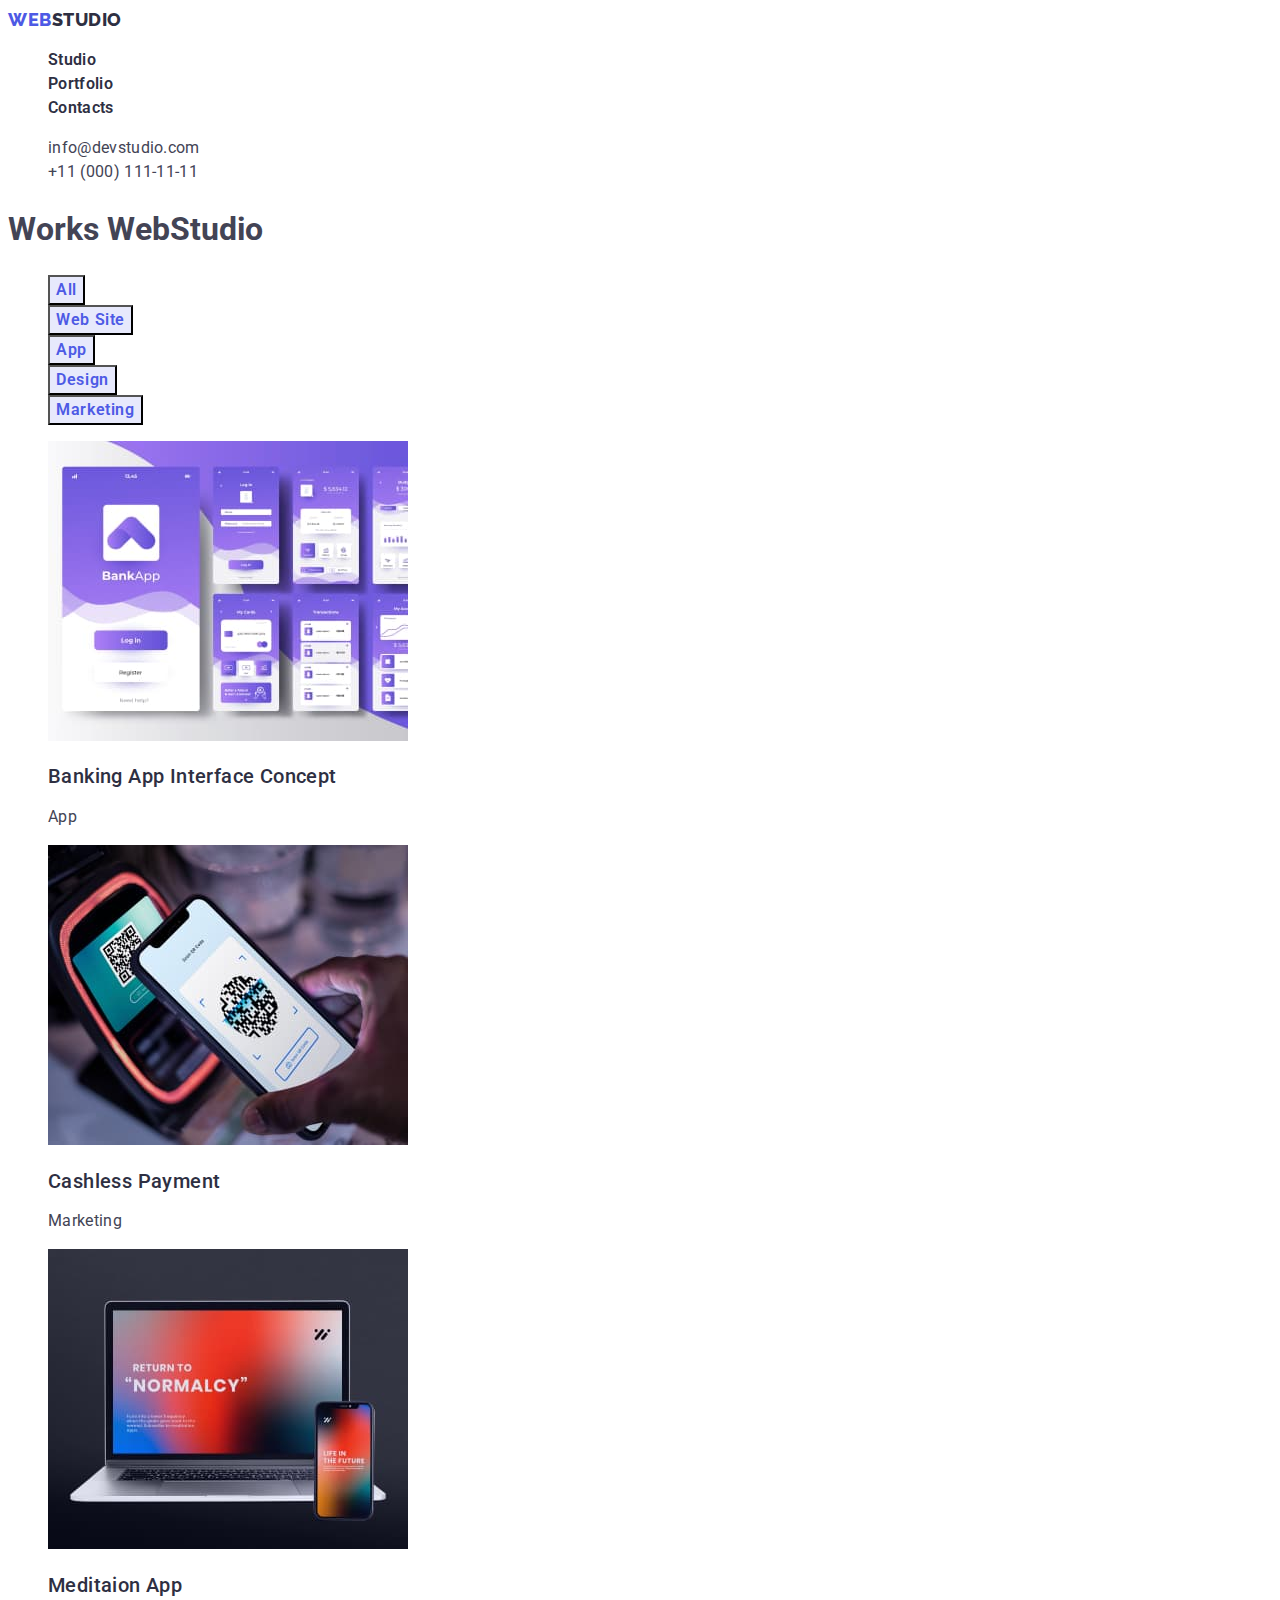
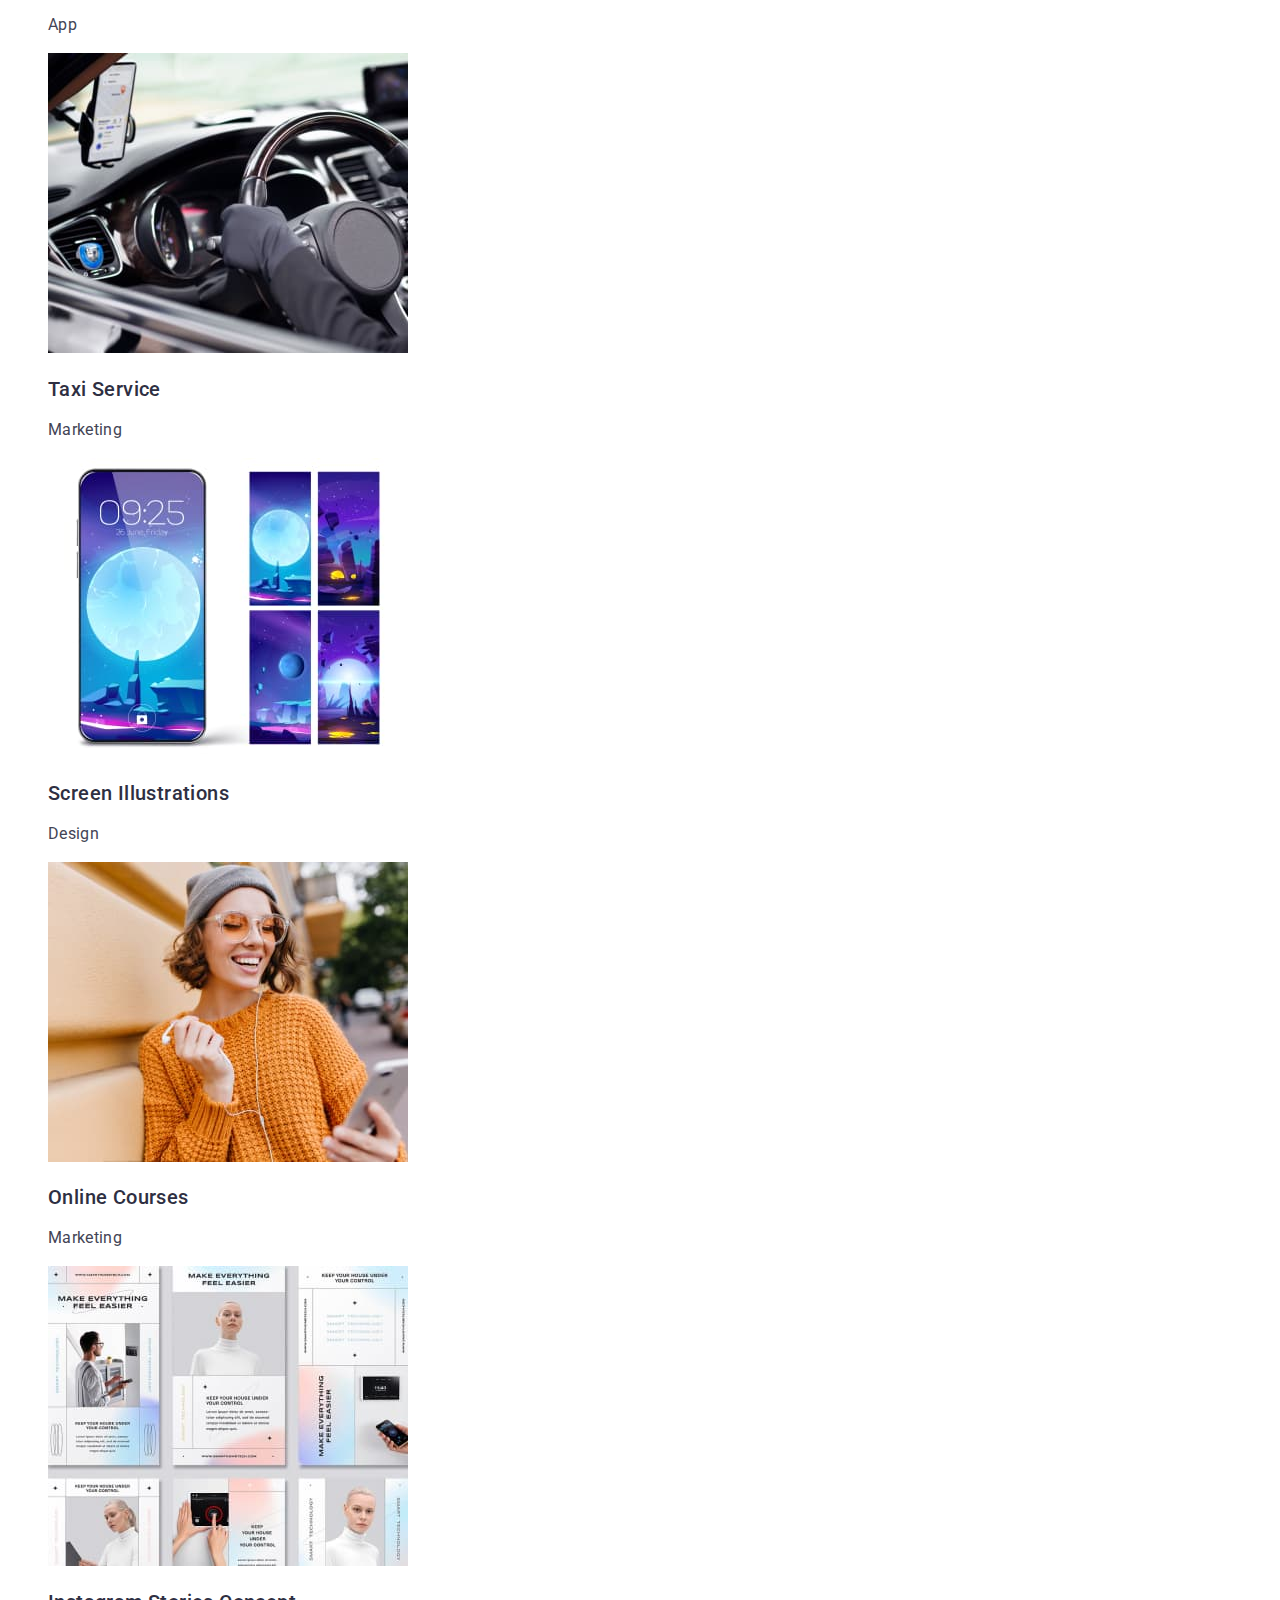
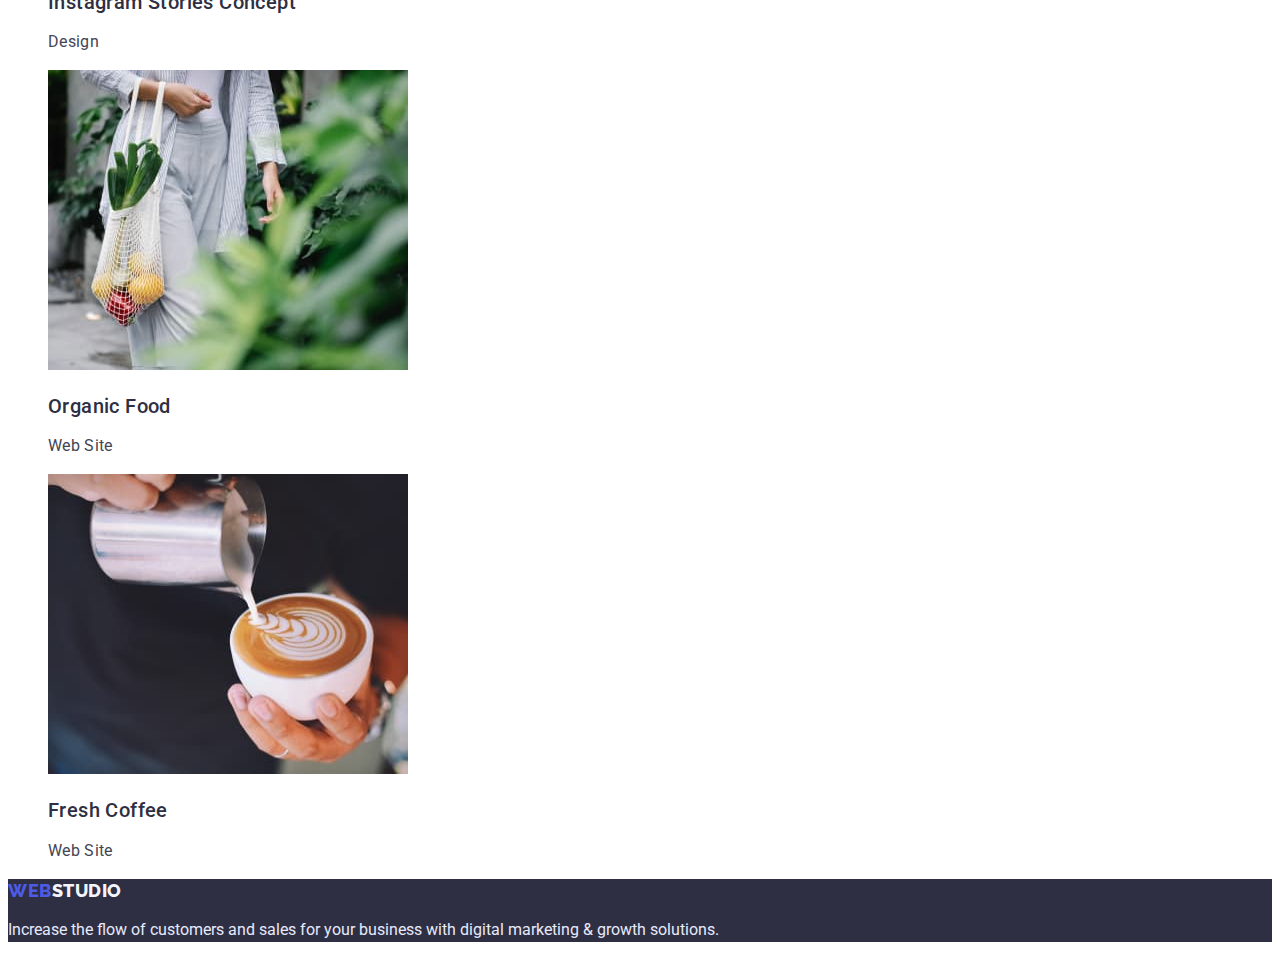
==== portfolio.html @ e2329dae "Add file hw2" ====
<!DOCTYPE html>
<html lang="en">
  <head>
    <meta charset="UTF-8" />
    <meta http-equiv="X-UA-Compatible" content="IE=edge" />
    <meta name="viewport" content="width=device-width, initial-scale=1.0" />
    <title>Document</title>
    <link rel="preconnect" href="https://fonts.googleapis.com" />
    <link rel="preconnect" href="https://fonts.gstatic.com" crossorigin />
    <link
      href="https://fonts.googleapis.com/css2?family=Raleway:wght@800&family=Roboto:wght@400;500;700;900&display=swap"
      rel="stylesheet"
    />
    <link rel="stylesheet" href="./css/styles.css" />
  </head>
  <body>
    <!--Header-->
    <header>
      <nav>
        <a href="./index.html" class="logo link">Web <span class="logo-header">Studio</span></a>

        <ul class="list">
          <li>
            <a href="./index.html" class="link title primary-acent">Studio</a>
          </li>
          <li>
            <a href="./portfolio.html" class="link title primary-acent">Portfolio</a>
          </li>
          <li>
            <a href="" class="link title primary-acent">Contacts</a>
          </li>
        </ul>
      </nav>

      <section>
        <ul class="list">
          <li>
            <a href="mailto:info@devstudio.com" class="link contact primary-acent"
              >info@devstudio.com</a
            >
          </li>
          <li>
            <a href="tel:+110001111111" class="link contact primary-acent">+11 (000) 111-11-11</a>
          </li>
        </ul>
      </section>
    </header>

    <!-- Main -->
    <main>
      <section>
        <h1>Works WebStudio</h1>
        <!-- list 1 -->
        <ul class="list">
          <li>
            <button type="button" class="button-portfolio acent-portfolio">All</button>
          </li>
          <li>
            <button type="button" class="button-portfolio acent-portfolio">Web Site</button>
          </li>
          <li>
            <button type="button" class="button-portfolio acent-portfolio">App</button>
          </li>
          <li>
            <button type="button" class="button-portfolio acent-portfolio">Design</button>
          </li>
          <li>
            <button type="button" class="button-portfolio acent-portfolio">Marketing</button>
          </li>
        </ul>

        <!-- list 2 -->
        <ul class="">
          <li class="primary-acent list">
            <a href="" class="link">
              <img
                src="./images/banking-app.jpg"
                alt="Photo banking App"
                width="360"
                height="300"
              />
              <h2 class="title-container primary-acent">Banking App Interface Concept</h2>
              <p class="text-portfolio primary-acent">App</p>
            </a>
          </li>
          <li class="primary-acent list">
            <a href="" class="link">
              <img
                src="./images/cashless-payment.jpg"
                alt="Phone with QR code"
                width="360"
                height="300"
              />
              <h2 class="title-container primary-acent">Cashless Payment</h2>
              <p class="text-portfolio primary-acent">Marketing</p>
            </a>
          </li>
          <li class="primary-acent list">
            <a href="" class="link">
              <img
                src="./images/meditaion-app.jpg"
                alt="App on phone and laptop"
                width="360"
                height="300"
              />
              <h2 class="title-container primary-acent">Meditaion App</h2>
              <p class="text-portfolio primary-acent">App</p>
            </a>
          </li>
          <li class="primary-acent list">
            <a href="" class="link">
              <img
                src="./images/taxi.jpg"
                alt="The man behind the wheel of a black car"
                width="360"
                height="300"
              />
              <h2 class="title-container primary-acent">Taxi Service</h2>
              <p class="text-portfolio primary-acent">Marketing</p>
            </a>
          </li>
          <li class="primary-acent list">
            <a href="" class="link">
              <img
                src="./images/screen-illustrations.jpg"
                alt="Phone with picture-theme"
                width="360"
                height="300"
              />
              <h2 class="title-container primary-acent">Screen Illustrations</h2>
              <p class="text-portfolio primary-acent">Design</p>
            </a>
          </li>
          <li class="primary-acent list">
            <a href="" class="link">
              <img
                src="./images/online-courses.jpg"
                alt="Girl in orange pullover"
                width="360"
                height="300"
              />
              <h2 class="title-container primary-acent">Online Courses</h2>
              <p class="text-portfolio primary-acent">Marketing</p>
            </a>
          </li>
          <li class="primary-acent list">
            <a href="" class="link">
              <img
                src="./images/instagram-stories-concept.jpg"
                alt="Illustrations in one color theme"
                width="360"
                height="300"
              />
              <h2 class="title-container primary-acent">Instagram Stories Concept</h2>
              <p class="text-portfolio primary-acent">Design</p>
            </a>
          </li>
          <li class="primary-acent list">
            <a href="" class="link">
              <img
                src="./images/organic-food.jpg"
                alt="The girl carries vegetables and fruits"
                width="360"
                height="300"
              />
              <h2 class="title-container primary-acent">Organic Food</h2>
              <p class="text-portfolio primary-acent">Web Site</p>
            </a>
          </li>
          <li class="primary-acent list">
            <a href="" class="link">
              <img
                src="./images/fresh-coffee.jpg"
                alt="Barment makes coffee with foam"
                width="360"
                height="300"
              />
              <h2 class="title-container primary-acent">Fresh Coffee</h2>
              <p class="text-portfolio primary-acent">Web Site</p>
            </a>
          </li>
        </ul>
      </section>
    </main>

    <footer>
      <section class="section-footer">
        <a href="./index.html" class="logo link">Web <span class="logo-footer">Studio</span></a>
        <p class="text-footer">
          Increase the flow of customers and sales for your business with digital marketing & growth
          solutions.
        </p>
      </section>
    </footer>
  </body>
</html>
---- css/styles.css ----
:root {
  --title-color: #2e2f42;
  --primary-text-color: #434455;
  --acent-color: #4d5ae5;
  --white: #ffffff;
}

body {
  font-family: 'Roboto', sans-serif;
  font-weight: 400;
  font-size: 16px;
  line-height: 1.5;

  color: var(--primary-text-color);
}

.link {
  text-decoration: none;
}

.list {
  list-style: none;
}
/* Header */

/* Logo */

.logo {
  font-family: 'Raleway', sans-serif;
  font-weight: 800;
  font-size: 18px;
  line-height: 1.33;
  color: var(--acent-color);

  display: flex;
  align-items: center;
  letter-spacing: 0.03em;
  text-transform: uppercase;
}

.logo-header {
  color: var(--title-color);
}

.logo-footer {
  color: #f4f4fd;
  background-color: var(--title-color);
}

/* Site Nav + Hero*/
.title {
  font-family: inherit;
  font-weight: 600;
  font-size: 16px;
  line-height: 1.5;
  letter-spacing: 0.02em;

  color: var(--title-color);
}

.primary-acent:hover,
.primary-acent:focus {
  color: var(--acent-color);
}

.hero {
  font-size: 56px;
  line-height: 1.07;

  text-align: center;
  letter-spacing: 0.02em;

  color: var(--white);
  background-color: var(--title-color);
}

.button {
  font-family: inherit;
  font-weight: 600;
  font-size: 16px;
  line-height: 1.19;

  display: flex;
  align-items: center;
  letter-spacing: 0.04em;

  color: var(--white);
  background-color: var(--acent-color);
}

.button:focus,
.button:hover {
  background-color: var(--primary-text-color);
}

.contact,
.text-portfolio {
  font-family: inherit;
  font-weight: 400;
  font-size: 16px;
  line-height: 1.5;
  letter-spacing: 0.02em;

  color: var(--primary-text-color);
}

/* Other */
.title-container {
  font-weight: 500;
  font-size: 20px;
  line-height: 1.2;
  letter-spacing: 0.02em;

  color: var(--title-color);
}

.title-main-container {
  font-weight: 600;
  font-size: 36px;
  line-height: 1.11;

  text-align: center;
  letter-spacing: 0.02em;
  text-transform: capitalize;

  color: var(--title-color);
}

.section-team {
  background-color: #f4f4fd;
}

/* Footer */
.text-footer {
  color: #e7e9fc;
}

.section-footer {
  background-color: var(--title-color);
}

/* Portfolio */
.button-portfolio {
  cursor: pointer;
  font-family: inherit;
  font-weight: 600;
  font-size: 16px;
  line-height: 1.5;

  display: flex;
  align-items: center;
  text-align: center;
  letter-spacing: 0.04em;

  color: var(--acent-color);
  background-color: #e7e9fc;
}

.acent-portfolio:hover,
.acent-portfolio:focus {
  color: var(--white);
  background-color: #404bbf;
}

/* body {
  font-family: 'Roboto';
  font-weight: 400;
  font-size: 16px;
  line-height: 1.5;
  color: #434455;
}
 */
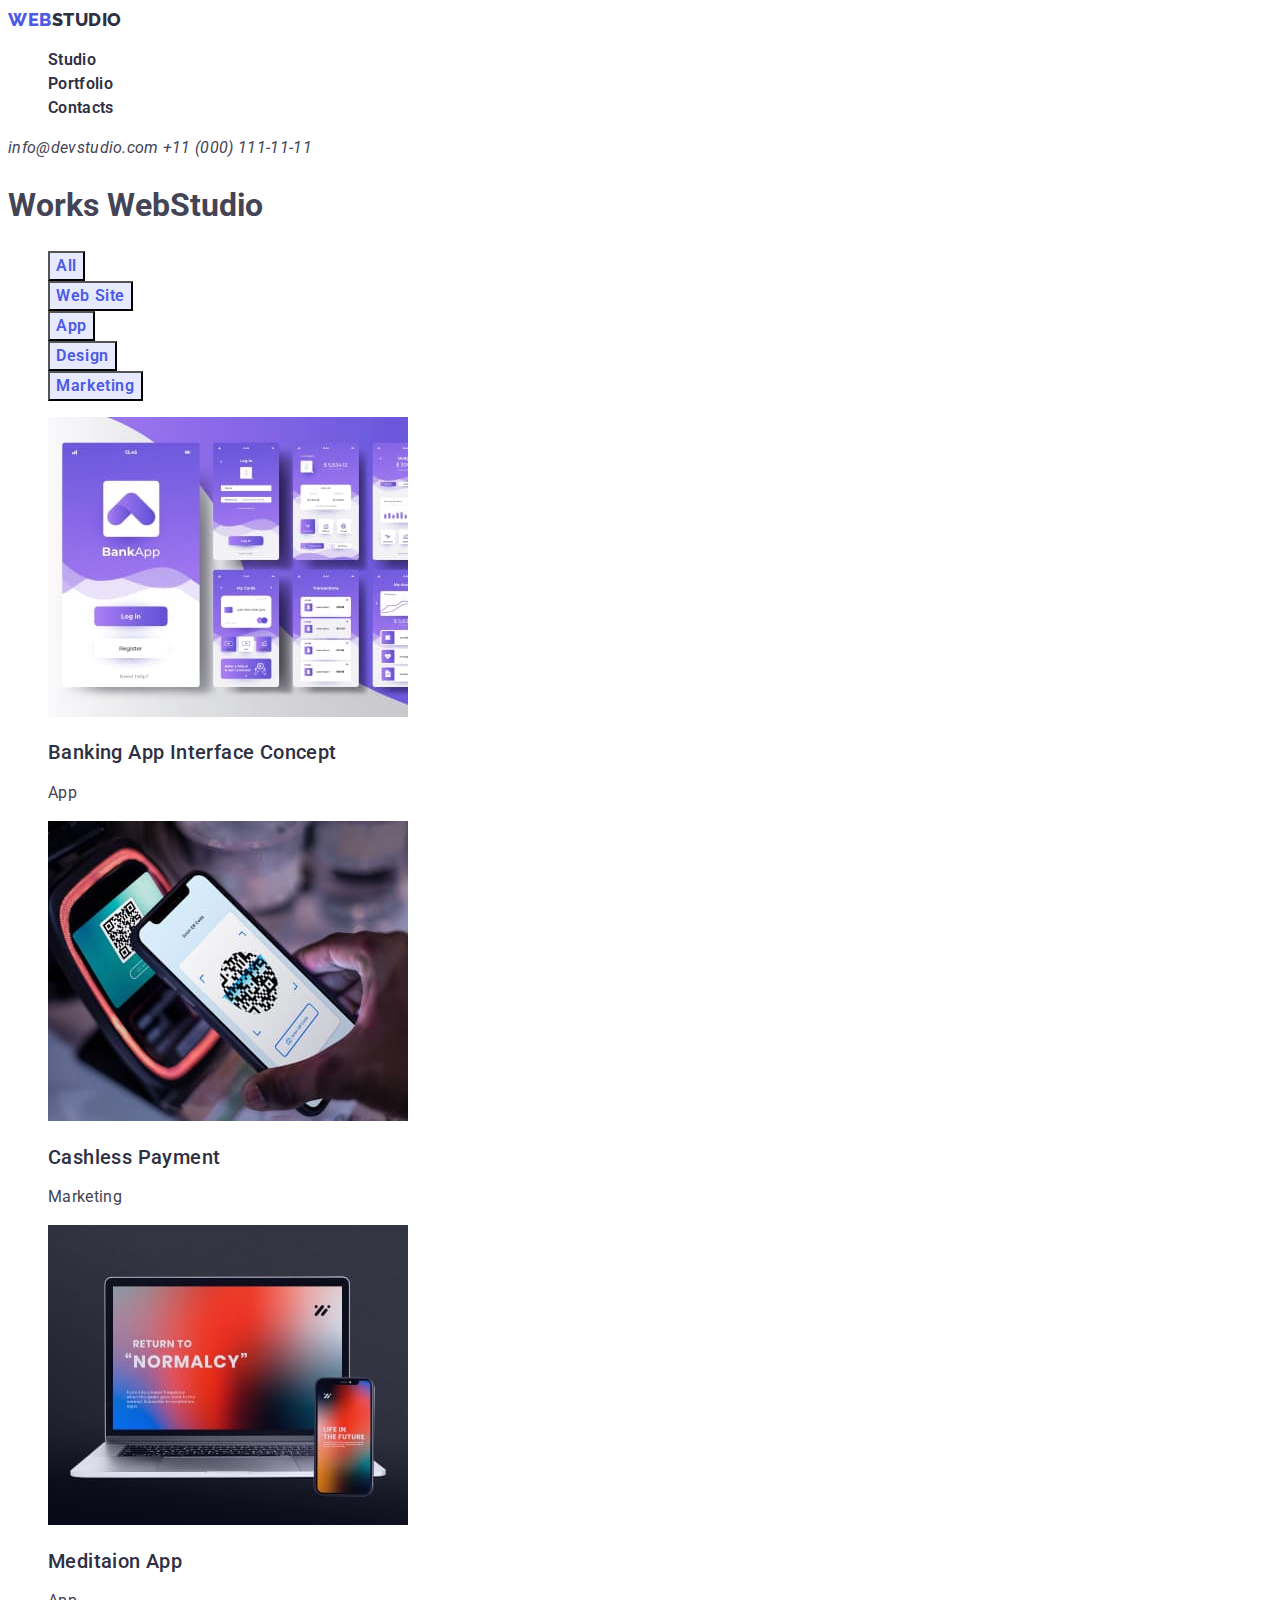
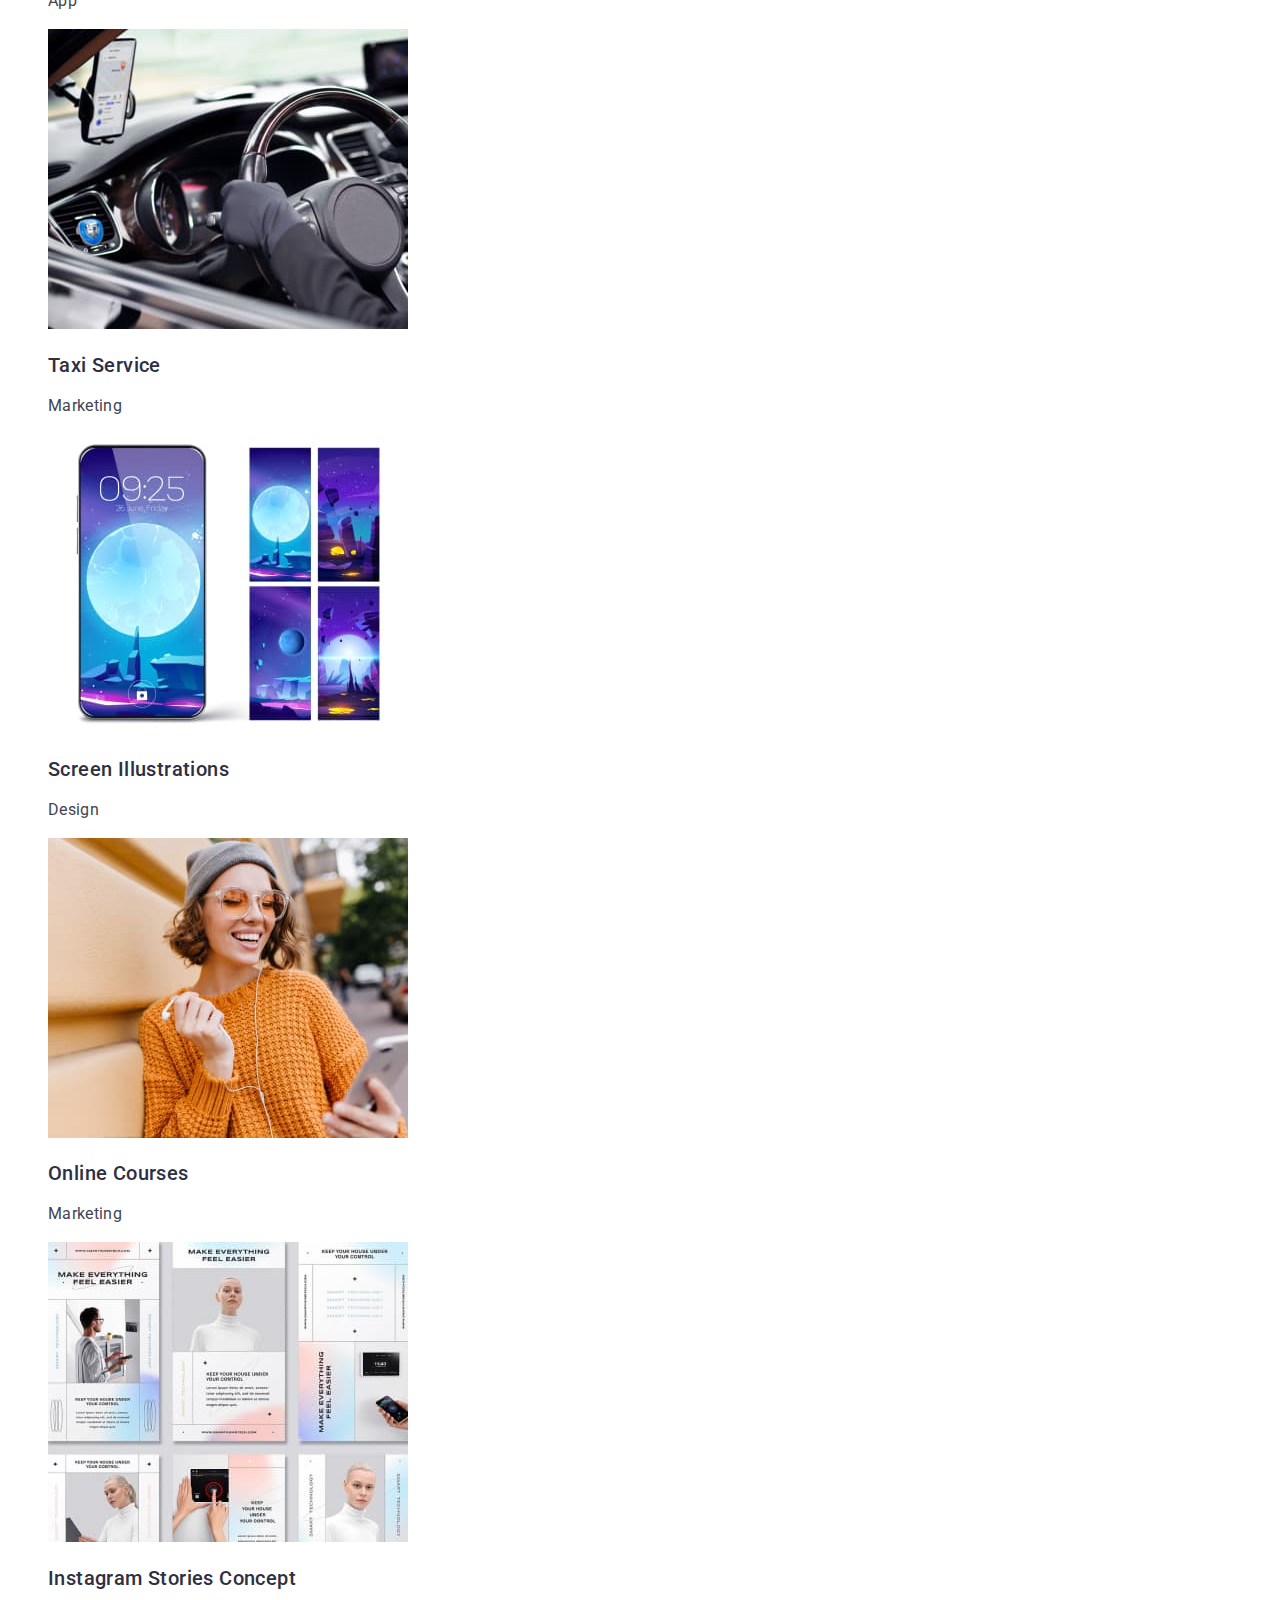
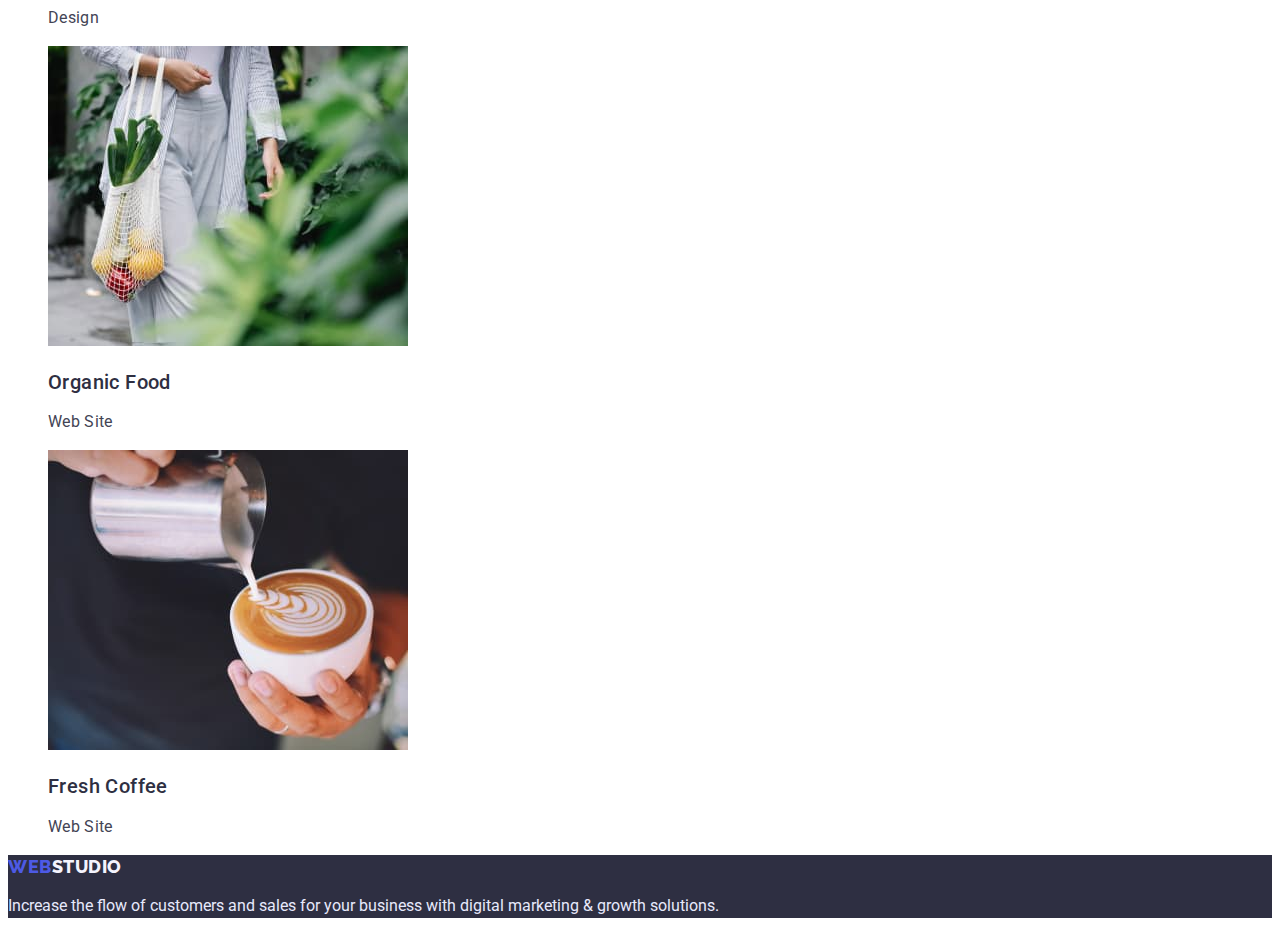
==== commit 58b81465: "Update portfolio.html" ====
--- a/portfolio.html
+++ b/portfolio.html
@@ -16,181 +16,213 @@
   <body>
     <!--Header-->
     <header>
-      <nav>
-        <a href="./index.html" class="logo link">Web <span class="logo-header">Studio</span></a>
-
-        <ul class="list">
-          <li>
-            <a href="./index.html" class="link title primary-acent">Studio</a>
-          </li>
-          <li>
-            <a href="./portfolio.html" class="link title primary-acent">Portfolio</a>
-          </li>
-          <li>
-            <a href="" class="link title primary-acent">Contacts</a>
-          </li>
-        </ul>
-      </nav>
-
-      <section>
-        <ul class="list">
-          <li>
-            <a href="mailto:info@devstudio.com" class="link contact primary-acent"
-              >info@devstudio.com</a
-            >
-          </li>
-          <li>
-            <a href="tel:+110001111111" class="link contact primary-acent">+11 (000) 111-11-11</a>
-          </li>
-        </ul>
-      </section>
+      <div class="container flex-container">
+        <nav class="main-nav">
+          <a href="./index.html" class="logo link">Web <span class="logo-header">Studio</span></a>
+
+          <ul class="list nav-list">
+            <li class="nav-item">
+              <a href="./index.html" class="link title primary-acent">Studio</a>
+            </li>
+            <li class="nav-item">
+              <a href="./portfolio.html" class="link title primary-acent">Portfolio</a>
+            </li>
+            <li class="nav-item">
+              <a href="" class="link title primary-acent">Contacts</a>
+            </li>
+          </ul>
+        </nav>
+
+        <address class="nav-address">
+          <a href="mailto:info@devstudio.com" class="link contact address-item primary-acent"
+            >info@devstudio.com</a
+          >
+          <a href="tel:+110001111111" class="link contact address-item primary-acent"
+            >+11 (000) 111-11-11</a
+          >
+        </address>
+      </div>
     </header>
 
     <!-- Main -->
     <main>
-      <section>
-        <h1>Works WebStudio</h1>
+      <section class="container portfolio-container">
+        <h1 class="portfolio-title">Works WebStudio</h1>
         <!-- list 1 -->
-        <ul class="list">
-          <li>
-            <button type="button" class="button-portfolio acent-portfolio">All</button>
-          </li>
-          <li>
-            <button type="button" class="button-portfolio acent-portfolio">Web Site</button>
-          </li>
-          <li>
-            <button type="button" class="button-portfolio acent-portfolio">App</button>
-          </li>
-          <li>
-            <button type="button" class="button-portfolio acent-portfolio">Design</button>
-          </li>
-          <li>
-            <button type="button" class="button-portfolio acent-portfolio">Marketing</button>
-          </li>
-        </ul>
+        <div class="portfolio-filter">
+          <ul class="list filter-list">
+            <li class="filter-item">
+              <button type="button" class="button-portfolio acent-portfolio">All</button>
+            </li>
+            <li class="filter-item">
+              <button type="button" class="button-portfolio acent-portfolio">Web Site</button>
+            </li>
+            <li class="filter-item">
+              <button type="button" class="button-portfolio acent-portfolio">App</button>
+            </li>
+            <li class="filter-item">
+              <button type="button" class="button-portfolio acent-portfolio">Design</button>
+            </li>
+            <li class="filter-item">
+              <button type="button" class="button-portfolio acent-portfolio">Marketing</button>
+            </li>
+          </ul>
+        </div>
 
         <!-- list 2 -->
-        <ul class="">
-          <li class="primary-acent list">
-            <a href="" class="link">
-              <img
-                src="./images/banking-app.jpg"
-                alt="Photo banking App"
-                width="360"
-                height="300"
-              />
-              <h2 class="title-container primary-acent">Banking App Interface Concept</h2>
-              <p class="text-portfolio primary-acent">App</p>
-            </a>
-          </li>
-          <li class="primary-acent list">
-            <a href="" class="link">
-              <img
-                src="./images/cashless-payment.jpg"
-                alt="Phone with QR code"
-                width="360"
-                height="300"
-              />
-              <h2 class="title-container primary-acent">Cashless Payment</h2>
-              <p class="text-portfolio primary-acent">Marketing</p>
-            </a>
-          </li>
-          <li class="primary-acent list">
-            <a href="" class="link">
-              <img
-                src="./images/meditaion-app.jpg"
-                alt="App on phone and laptop"
-                width="360"
-                height="300"
-              />
-              <h2 class="title-container primary-acent">Meditaion App</h2>
-              <p class="text-portfolio primary-acent">App</p>
-            </a>
-          </li>
-          <li class="primary-acent list">
-            <a href="" class="link">
-              <img
-                src="./images/taxi.jpg"
-                alt="The man behind the wheel of a black car"
-                width="360"
-                height="300"
-              />
-              <h2 class="title-container primary-acent">Taxi Service</h2>
-              <p class="text-portfolio primary-acent">Marketing</p>
-            </a>
-          </li>
-          <li class="primary-acent list">
-            <a href="" class="link">
-              <img
-                src="./images/screen-illustrations.jpg"
-                alt="Phone with picture-theme"
-                width="360"
-                height="300"
-              />
-              <h2 class="title-container primary-acent">Screen Illustrations</h2>
-              <p class="text-portfolio primary-acent">Design</p>
-            </a>
-          </li>
-          <li class="primary-acent list">
-            <a href="" class="link">
-              <img
-                src="./images/online-courses.jpg"
-                alt="Girl in orange pullover"
-                width="360"
-                height="300"
-              />
-              <h2 class="title-container primary-acent">Online Courses</h2>
-              <p class="text-portfolio primary-acent">Marketing</p>
-            </a>
-          </li>
-          <li class="primary-acent list">
-            <a href="" class="link">
-              <img
-                src="./images/instagram-stories-concept.jpg"
-                alt="Illustrations in one color theme"
-                width="360"
-                height="300"
-              />
-              <h2 class="title-container primary-acent">Instagram Stories Concept</h2>
-              <p class="text-portfolio primary-acent">Design</p>
-            </a>
-          </li>
-          <li class="primary-acent list">
-            <a href="" class="link">
-              <img
-                src="./images/organic-food.jpg"
-                alt="The girl carries vegetables and fruits"
-                width="360"
-                height="300"
-              />
-              <h2 class="title-container primary-acent">Organic Food</h2>
-              <p class="text-portfolio primary-acent">Web Site</p>
-            </a>
-          </li>
-          <li class="primary-acent list">
-            <a href="" class="link">
-              <img
-                src="./images/fresh-coffee.jpg"
-                alt="Barment makes coffee with foam"
-                width="360"
-                height="300"
-              />
-              <h2 class="title-container primary-acent">Fresh Coffee</h2>
-              <p class="text-portfolio primary-acent">Web Site</p>
-            </a>
-          </li>
-        </ul>
+        <div>
+          <ul class="card-list">
+            <li class="card-item primary-acent list">
+              <a href="" class="link">
+                <img
+                  class="img"
+                  src="./images/banking-app.jpg"
+                  alt="Photo banking App"
+                  width="360"
+                  height="300"
+                />
+                <div class="card-text">
+                  <h2 class="title-container primary-acent">Banking App Interface Concept</h2>
+                  <p class="text-portfolio primary-acent">App</p>
+                </div>
+              </a>
+            </li>
+            <li class="card-item primary-acent list">
+              <a href="" class="link">
+                <img
+                  class="img"
+                  src="./images/cashless-payment.jpg"
+                  alt="Phone with QR code"
+                  width="360"
+                  height="300"
+                />
+                <div class="card-text">
+                  <h2 class="title-container primary-acent">Cashless Payment</h2>
+                  <p class="text-portfolio primary-acent">Marketing</p>
+                </div>
+              </a>
+            </li>
+            <li class="card-item primary-acent list">
+              <a href="" class="link">
+                <img
+                  class="img"
+                  src="./images/meditaion-app.jpg"
+                  alt="App on phone and laptop"
+                  width="360"
+                  height="300"
+                />
+                <div class="card-text">
+                  <h2 class="title-container primary-acent">Meditaion App</h2>
+                  <p class="text-portfolio primary-acent">App</p>
+                </div>
+              </a>
+            </li>
+            <li class="card-item primary-acent list">
+              <a href="" class="link">
+                <img
+                  class="img"
+                  src="./images/taxi.jpg"
+                  alt="The man behind the wheel of a black car"
+                  width="360"
+                  height="300"
+                />
+                <div class="card-text">
+                  <h2 class="title-container primary-acent">Taxi Service</h2>
+                  <p class="text-portfolio primary-acent">Marketing</p>
+                </div>
+              </a>
+            </li>
+            <li class="card-item primary-acent list">
+              <a href="" class="link">
+                <img
+                  class="img"
+                  src="./images/screen-illustrations.jpg"
+                  alt="Phone with picture-theme"
+                  width="360"
+                  height="300"
+                />
+                <div class="card-text">
+                  <h2 class="title-container primary-acent">Screen Illustrations</h2>
+                  <p class="text-portfolio primary-acent">Design</p>
+                </div>
+              </a>
+            </li>
+            <li class="card-item primary-acent list">
+              <a href="" class="link">
+                <img
+                  class="img"
+                  src="./images/online-courses.jpg"
+                  alt="Girl in orange pullover"
+                  width="360"
+                  height="300"
+                />
+                <div class="card-text">
+                  <h2 class="title-container primary-acent">Online Courses</h2>
+                  <p class="text-portfolio primary-acent">Marketing</p>
+                </div>
+              </a>
+            </li>
+            <li class="card-item primary-acent list">
+              <a href="" class="link">
+                <img
+                  class="img"
+                  src="./images/instagram-stories-concept.jpg"
+                  alt="Illustrations in one color theme"
+                  width="360"
+                  height="300"
+                />
+                <div class="card-text">
+                  <h2 class="title-container primary-acent">Instagram Stories Concept</h2>
+                  <p class="text-portfolio primary-acent">Design</p>
+                </div>
+              </a>
+            </li>
+            <li class="card-item primary-acent list">
+              <a href="" class="link">
+                <img
+                  class="img"
+                  src="./images/organic-food.jpg"
+                  alt="The girl carries vegetables and fruits"
+                  width="360"
+                  height="300"
+                />
+                <div class="card-text">
+                  <h2 class="title-container primary-acent">Organic Food</h2>
+                  <p class="text-portfolio primary-acent">Web Site</p>
+                </div>
+              </a>
+            </li>
+            <li class="card-item primary-acent list">
+              <a href="" class="link">
+                <img
+                  class="img"
+                  src="./images/fresh-coffee.jpg"
+                  alt="Barment makes coffee with foam"
+                  width="360"
+                  height="300"
+                />
+                <div class="card-text">
+                  <h2 class="title-container primary-acent">Fresh Coffee</h2>
+                  <p class="text-portfolio primary-acent">Web Site</p>
+                </div>
+              </a>
+            </li>
+          </ul>
+        </div>
       </section>
     </main>
 
+    <!-- Footer -->
     <footer>
-      <section class="section-footer">
-        <a href="./index.html" class="logo link">Web <span class="logo-footer">Studio</span></a>
-        <p class="text-footer">
-          Increase the flow of customers and sales for your business with digital marketing & growth
-          solutions.
-        </p>
-      </section>
+      <div class="footer-container">
+        <section class="container section-footer">
+          <a href="./index.html" class="logo link">Web <span class="logo-footer">Studio</span></a>
+          <p class="text-footer">
+            Increase the flow of customers and sales for your business with digital marketing &
+            growth solutions.
+          </p>
+        </section>
+      </div>
     </footer>
   </body>
 </html>
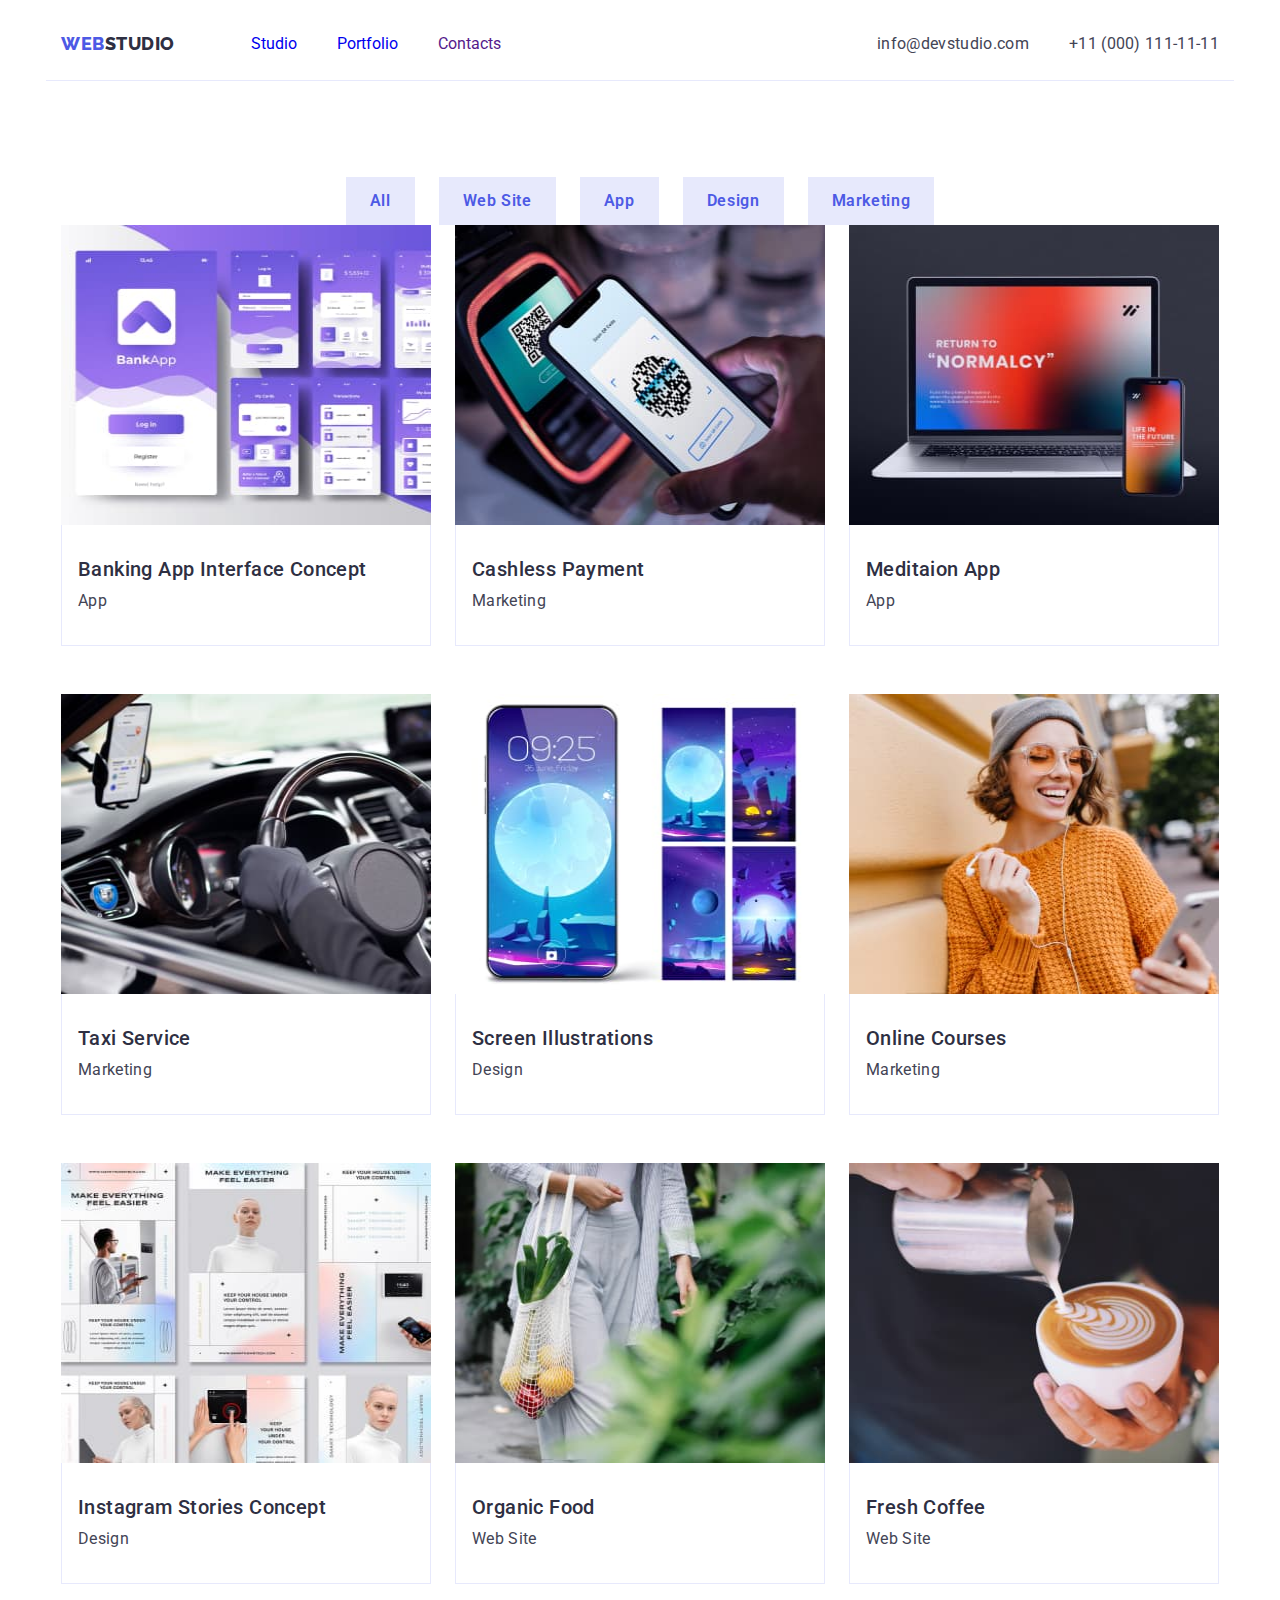
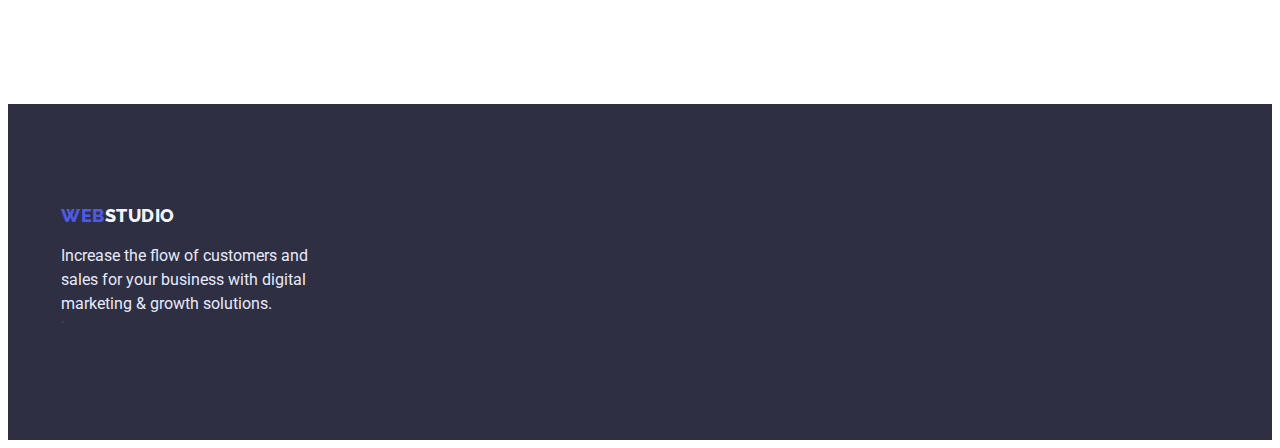
==== commit 1be69535: "Update portfolio.html" ====
--- a/portfolio.html
+++ b/portfolio.html
@@ -15,214 +15,211 @@
   </head>
   <body>
     <!--Header-->
-    <header>
+    <header class="border">
       <div class="container flex-container">
         <nav class="main-nav">
           <a href="./index.html" class="logo link">Web <span class="logo-header">Studio</span></a>
 
           <ul class="list nav-list">
             <li class="nav-item">
-              <a href="./index.html" class="link title primary-acent">Studio</a>
+              <a href="./index.html" class="link nav-title primary-acent">Studio</a>
             </li>
             <li class="nav-item">
-              <a href="./portfolio.html" class="link title primary-acent">Portfolio</a>
+              <a href="./portfolio.html" class="link nav-title primary-acent">Portfolio</a>
             </li>
             <li class="nav-item">
-              <a href="" class="link title primary-acent">Contacts</a>
+              <a href="" class="link nav-title primary-acent">Contacts</a>
             </li>
           </ul>
         </nav>
 
         <address class="nav-address">
-          <a href="mailto:info@devstudio.com" class="link contact address-item primary-acent"
+          <a href="mailto:info@devstudio.com" class="link contact primary-acent"
             >info@devstudio.com</a
           >
-          <a href="tel:+110001111111" class="link contact address-item primary-acent"
-            >+11 (000) 111-11-11</a
-          >
+          <a href="tel:+110001111111" class="link contact primary-acent">+11 (000) 111-11-11</a>
         </address>
       </div>
     </header>
 
     <!-- Main -->
     <main>
-      <section class="container portfolio-container">
-        <h1 class="portfolio-title">Works WebStudio</h1>
-        <!-- list 1 -->
-        <div class="portfolio-filter">
-          <ul class="list filter-list">
-            <li class="filter-item">
-              <button type="button" class="button-portfolio acent-portfolio">All</button>
-            </li>
-            <li class="filter-item">
-              <button type="button" class="button-portfolio acent-portfolio">Web Site</button>
-            </li>
-            <li class="filter-item">
-              <button type="button" class="button-portfolio acent-portfolio">App</button>
-            </li>
-            <li class="filter-item">
-              <button type="button" class="button-portfolio acent-portfolio">Design</button>
-            </li>
-            <li class="filter-item">
-              <button type="button" class="button-portfolio acent-portfolio">Marketing</button>
-            </li>
-          </ul>
+      <section>
+        <div class="container portfolio-container">
+          <h1 class="portfolio-title">Works WebStudio</h1>
+
+          <!-- list 1 -->
+            <ul class="list filter-list">
+              <li class="filter-item">
+                <button type="button" class="button-portfolio acent-portfolio">All</button>
+              </li>
+              <li class="filter-item">
+                <button type="button" class="button-portfolio acent-portfolio">Web Site</button>
+              </li>
+              <li class="filter-item">
+                <button type="button" class="button-portfolio acent-portfolio">App</button>
+              </li>
+              <li class="filter-item">
+                <button type="button" class="button-portfolio acent-portfolio">Design</button>
+              </li>
+              <li class="filter-item">
+                <button type="button" class="button-portfolio acent-portfolio">Marketing</button>
+              </li>
+            </ul>
+  
+          <!-- list 2 -->
+            <ul class="card-list">
+              <li class="card-item primary-acent list">
+                <a href="" class="link">
+                  <img
+                    class="img"
+                    src="./images/banking-app.jpg"
+                    alt="Photo banking App"
+                    width="360"
+                    height="300"
+                  />
+                  <div class="card-text">
+                    <h2 class="title-container primary-acent">Banking App Interface Concept</h2>
+                    <p class="text-portfolio primary-acent">App</p>
+                  </div>
+                </a>
+              </li>
+              <li class="card-item primary-acent list">
+                <a href="" class="link">
+                  <img
+                    class="img"
+                    src="./images/cashless-payment.jpg"
+                    alt="Phone with QR code"
+                    width="360"
+                    height="300"
+                  />
+                  <div class="card-text">
+                    <h2 class="title-container primary-acent">Cashless Payment</h2>
+                    <p class="text-portfolio primary-acent">Marketing</p>
+                  </div>
+                </a>
+              </li>
+              <li class="card-item primary-acent list">
+                <a href="" class="link">
+                  <img
+                    class="img"
+                    src="./images/meditaion-app.jpg"
+                    alt="App on phone and laptop"
+                    width="360"
+                    height="300"
+                  />
+                  <div class="card-text">
+                    <h2 class="title-container primary-acent">Meditaion App</h2>
+                    <p class="text-portfolio primary-acent">App</p>
+                  </div>
+                </a>
+              </li>
+              <li class="card-item primary-acent list">
+                <a href="" class="link">
+                  <img
+                    class="img"
+                    src="./images/taxi.jpg"
+                    alt="The man behind the wheel of a black car"
+                    width="360"
+                    height="300"
+                  />
+                  <div class="card-text">
+                    <h2 class="title-container primary-acent">Taxi Service</h2>
+                    <p class="text-portfolio primary-acent">Marketing</p>
+                  </div>
+                </a>
+              </li>
+              <li class="card-item primary-acent list">
+                <a href="" class="link">
+                  <img
+                    class="img"
+                    src="./images/screen-illustrations.jpg"
+                    alt="Phone with picture-theme"
+                    width="360"
+                    height="300"
+                  />
+                  <div class="card-text">
+                    <h2 class="title-container primary-acent">Screen Illustrations</h2>
+                    <p class="text-portfolio primary-acent">Design</p>
+                  </div>
+                </a>
+              </li>
+              <li class="card-item primary-acent list">
+                <a href="" class="link">
+                  <img
+                    class="img"
+                    src="./images/online-courses.jpg"
+                    alt="Girl in orange pullover"
+                    width="360"
+                    height="300"
+                  />
+                  <div class="card-text">
+                    <h2 class="title-container primary-acent">Online Courses</h2>
+                    <p class="text-portfolio primary-acent">Marketing</p>
+                  </div>
+                </a>
+              </li>
+              <li class="card-item primary-acent list">
+                <a href="" class="link">
+                  <img
+                    class="img"
+                    src="./images/instagram-stories-concept.jpg"
+                    alt="Illustrations in one color theme"
+                    width="360"
+                    height="300"
+                  />
+                  <div class="card-text">
+                    <h2 class="title-container primary-acent">Instagram Stories Concept</h2>
+                    <p class="text-portfolio primary-acent">Design</p>
+                  </div>
+                </a>
+              </li>
+              <li class="card-item primary-acent list">
+                <a href="" class="link">
+                  <img
+                    class="img"
+                    src="./images/organic-food.jpg"
+                    alt="The girl carries vegetables and fruits"
+                    width="360"
+                    height="300"
+                  />
+                  <div class="card-text">
+                    <h2 class="title-container primary-acent">Organic Food</h2>
+                    <p class="text-portfolio primary-acent">Web Site</p>
+                  </div>
+                </a>
+              </li>
+              <li class="card-item primary-acent list">
+                <a href="" class="link">
+                  <img
+                    class="img"
+                    src="./images/fresh-coffee.jpg"
+                    alt="Barment makes coffee with foam"
+                    width="360"
+                    height="300"
+                  />
+                  <div class="card-text">
+                    <h2 class="title-container primary-acent">Fresh Coffee</h2>
+                    <p class="text-portfolio primary-acent">Web Site</p>
+                  </div>
+                </a>
+              </li>
+            </ul>
         </div>
-
-        <!-- list 2 -->
-        <div>
-          <ul class="card-list">
-            <li class="card-item primary-acent list">
-              <a href="" class="link">
-                <img
-                  class="img"
-                  src="./images/banking-app.jpg"
-                  alt="Photo banking App"
-                  width="360"
-                  height="300"
-                />
-                <div class="card-text">
-                  <h2 class="title-container primary-acent">Banking App Interface Concept</h2>
-                  <p class="text-portfolio primary-acent">App</p>
-                </div>
-              </a>
-            </li>
-            <li class="card-item primary-acent list">
-              <a href="" class="link">
-                <img
-                  class="img"
-                  src="./images/cashless-payment.jpg"
-                  alt="Phone with QR code"
-                  width="360"
-                  height="300"
-                />
-                <div class="card-text">
-                  <h2 class="title-container primary-acent">Cashless Payment</h2>
-                  <p class="text-portfolio primary-acent">Marketing</p>
-                </div>
-              </a>
-            </li>
-            <li class="card-item primary-acent list">
-              <a href="" class="link">
-                <img
-                  class="img"
-                  src="./images/meditaion-app.jpg"
-                  alt="App on phone and laptop"
-                  width="360"
-                  height="300"
-                />
-                <div class="card-text">
-                  <h2 class="title-container primary-acent">Meditaion App</h2>
-                  <p class="text-portfolio primary-acent">App</p>
-                </div>
-              </a>
-            </li>
-            <li class="card-item primary-acent list">
-              <a href="" class="link">
-                <img
-                  class="img"
-                  src="./images/taxi.jpg"
-                  alt="The man behind the wheel of a black car"
-                  width="360"
-                  height="300"
-                />
-                <div class="card-text">
-                  <h2 class="title-container primary-acent">Taxi Service</h2>
-                  <p class="text-portfolio primary-acent">Marketing</p>
-                </div>
-              </a>
-            </li>
-            <li class="card-item primary-acent list">
-              <a href="" class="link">
-                <img
-                  class="img"
-                  src="./images/screen-illustrations.jpg"
-                  alt="Phone with picture-theme"
-                  width="360"
-                  height="300"
-                />
-                <div class="card-text">
-                  <h2 class="title-container primary-acent">Screen Illustrations</h2>
-                  <p class="text-portfolio primary-acent">Design</p>
-                </div>
-              </a>
-            </li>
-            <li class="card-item primary-acent list">
-              <a href="" class="link">
-                <img
-                  class="img"
-                  src="./images/online-courses.jpg"
-                  alt="Girl in orange pullover"
-                  width="360"
-                  height="300"
-                />
-                <div class="card-text">
-                  <h2 class="title-container primary-acent">Online Courses</h2>
-                  <p class="text-portfolio primary-acent">Marketing</p>
-                </div>
-              </a>
-            </li>
-            <li class="card-item primary-acent list">
-              <a href="" class="link">
-                <img
-                  class="img"
-                  src="./images/instagram-stories-concept.jpg"
-                  alt="Illustrations in one color theme"
-                  width="360"
-                  height="300"
-                />
-                <div class="card-text">
-                  <h2 class="title-container primary-acent">Instagram Stories Concept</h2>
-                  <p class="text-portfolio primary-acent">Design</p>
-                </div>
-              </a>
-            </li>
-            <li class="card-item primary-acent list">
-              <a href="" class="link">
-                <img
-                  class="img"
-                  src="./images/organic-food.jpg"
-                  alt="The girl carries vegetables and fruits"
-                  width="360"
-                  height="300"
-                />
-                <div class="card-text">
-                  <h2 class="title-container primary-acent">Organic Food</h2>
-                  <p class="text-portfolio primary-acent">Web Site</p>
-                </div>
-              </a>
-            </li>
-            <li class="card-item primary-acent list">
-              <a href="" class="link">
-                <img
-                  class="img"
-                  src="./images/fresh-coffee.jpg"
-                  alt="Barment makes coffee with foam"
-                  width="360"
-                  height="300"
-                />
-                <div class="card-text">
-                  <h2 class="title-container primary-acent">Fresh Coffee</h2>
-                  <p class="text-portfolio primary-acent">Web Site</p>
-                </div>
-              </a>
-            </li>
-          </ul>
-        </div>
+      
       </section>
     </main>
 
     <!-- Footer -->
-    <footer>
-      <div class="footer-container">
-        <section class="container section-footer">
+    <footer class="footer-container">
+      <div class="container section-footer">
           <a href="./index.html" class="logo link">Web <span class="logo-footer">Studio</span></a>
           <p class="text-footer">
             Increase the flow of customers and sales for your business with digital marketing &
             growth solutions.
-          </p>
-        </section>
+          </p>`
       </div>
     </footer>
+
   </body>
 </html>
--- a/css/styles.css
+++ b/css/styles.css
@@ -20,7 +20,23 @@
 
 .list {
   list-style: none;
-}
+  padding: 0;
+  margin: 0;
+}
+
+.container {
+  width: 1158px;
+  padding-left: 15px;
+  padding-right: 15px;
+  margin-right: auto;
+  margin-left: auto;
+}
+
+.flex-container {
+  display: flex;
+  border-bottom: 1px solid #e7e9fc;
+}
+
 /* Header */
 
 /* Logo */
@@ -48,7 +64,47 @@
 }
 
 /* Site Nav + Hero*/
+.main-nav {
+  display: flex;
+  align-items: center;
+  padding-top: 24px;
+  padding-bottom: 24px;
+}
+
+.nav-list {
+  display: flex;
+  column-gap: 40px;
+  margin-left: 76px;
+}
+
+.nav-address {
+  display: flex;
+  column-gap: 40px;
+  margin-left: auto;
+  font-style: normal;
+  padding-top: 24px;
+  padding-bottom: 24px;
+}
+
+/* Hero */
+
+.hero-container {
+  background-color: var(--title-color);
+}
+
+.hero-section {
+  padding-top: 188px;
+  padding-bottom: 188px;
+  text-align: center;
+}
+
 .title {
+  margin-top: 0;
+  margin-bottom: 48px;
+  margin-left: auto;
+  margin-right: auto;
+  max-width: 496px;
+
   font-family: inherit;
   font-weight: 600;
   font-size: 16px;
@@ -66,26 +122,27 @@
 .hero {
   font-size: 56px;
   line-height: 1.07;
-
-  text-align: center;
   letter-spacing: 0.02em;
 
   color: var(--white);
-  background-color: var(--title-color);
 }
 
 .button {
+  min-width: 169px;
+  display: inline-block;
+  padding: 16px 32px;
+
+  cursor: pointer;
   font-family: inherit;
   font-weight: 600;
   font-size: 16px;
   line-height: 1.19;
-
-  display: flex;
-  align-items: center;
   letter-spacing: 0.04em;
-
   color: var(--white);
   background-color: var(--acent-color);
+  box-shadow: 0px 4px 4px rgba(0, 0, 0, 0.15);
+  border-radius: 4px;
+  border-style: none;
 }
 
 .button:focus,
@@ -95,6 +152,8 @@
 
 .contact,
 .text-portfolio {
+  margin: 0;
+
   font-family: inherit;
   font-weight: 400;
   font-size: 16px;
@@ -104,17 +163,57 @@
   color: var(--primary-text-color);
 }
 
-/* Other */
-.title-container {
+/* Advantages */
+
+.advantages-section {
+  padding-top: 120px;
+}
+
+.advantages-title,
+.portfolio-title {
+  display: none;
+}
+
+.advantages-list {
+  display: flex;
+  column-gap: 24px;
+}
+
+.advantages-item,
+.team-item {
+  width: calc((100%-72px) / 4);
+}
+
+.title-container,
+.team-item-title {
+  margin-top: 0;
+  margin-bottom: 8px;
+
   font-weight: 500;
   font-size: 20px;
   line-height: 1.2;
   letter-spacing: 0.02em;
-
   color: var(--title-color);
 }
 
-.title-main-container {
+.advantages-text,
+.team-text {
+  margin-top: 0;
+  margin-bottom: 0;
+}
+
+/* Services and Team*/
+.services-section,
+.section-team {
+  padding-top: 120px;
+  padding-bottom: 120px;
+}
+
+.services-title,
+.team-title {
+  margin-top: 0;
+  margin-bottom: 72px;
+
   font-weight: 600;
   font-size: 36px;
   line-height: 1.11;
@@ -126,32 +225,80 @@
   color: var(--title-color);
 }
 
-.section-team {
+.services-list,
+.team-list {
+  display: flex;
+  column-gap: 24px;
+  text-align: center;
+}
+
+.services-item {
+  width: calc((100%-48px) / 3);
+}
+
+.img {
+  display: block;
+  width: 100%;
+}
+
+.team-container {
   background-color: #f4f4fd;
 }
 
+.team-card {
+  padding-top: 32px;
+  padding-bottom: 32px;
+}
+
 /* Footer */
+.footer-container {
+  background-color: var(--title-color);
+}
+
+.section-footer {
+  padding-top: 100px;
+  padding-bottom: 100px;
+}
+
 .text-footer {
   color: #e7e9fc;
 }
 
-.section-footer {
-  background-color: var(--title-color);
+.section-footer .logo {
+  margin-bottom: 16px;
+}
+
+.text-footer {
+  max-width: 264px;
+  margin: 0;
 }
 
 /* Portfolio */
+.portfolio-container {
+  padding-top: 96px;
+  padding-bottom: 120px;
+}
+
+.portfolio-filter {
+  margin-bottom: 72px;
+}
+
+.filter-list {
+  display: flex;
+  column-gap: 24px;
+  justify-content: center;
+}
+
 .button-portfolio {
+  padding: 12px 24px;
+  border-style: none;
+
   cursor: pointer;
   font-family: inherit;
   font-weight: 600;
   font-size: 16px;
   line-height: 1.5;
-
-  display: flex;
-  align-items: center;
-  text-align: center;
   letter-spacing: 0.04em;
-
   color: var(--acent-color);
   background-color: #e7e9fc;
 }
@@ -162,11 +309,28 @@
   background-color: #404bbf;
 }
 
-/* body {
-  font-family: 'Roboto';
-  font-weight: 400;
-  font-size: 16px;
-  line-height: 1.5;
-  color: #434455;
-}
- */
+/* List 2 */
+
+.card-list {
+  margin: 0;
+  padding-left: 0;
+
+  display: flex;
+  flex-wrap: wrap;
+  column-gap: 24px;
+  row-gap: 48px;
+}
+
+.card-item {
+  width: calc((100% - 48px) / 3);
+}
+
+.card-text {
+  padding-top: 32px;
+  padding-bottom: 32px;
+  padding-left: 16px;
+
+  background: var(--white);
+  border: 1px solid #e7e9fc;
+  border-top: none;
+}
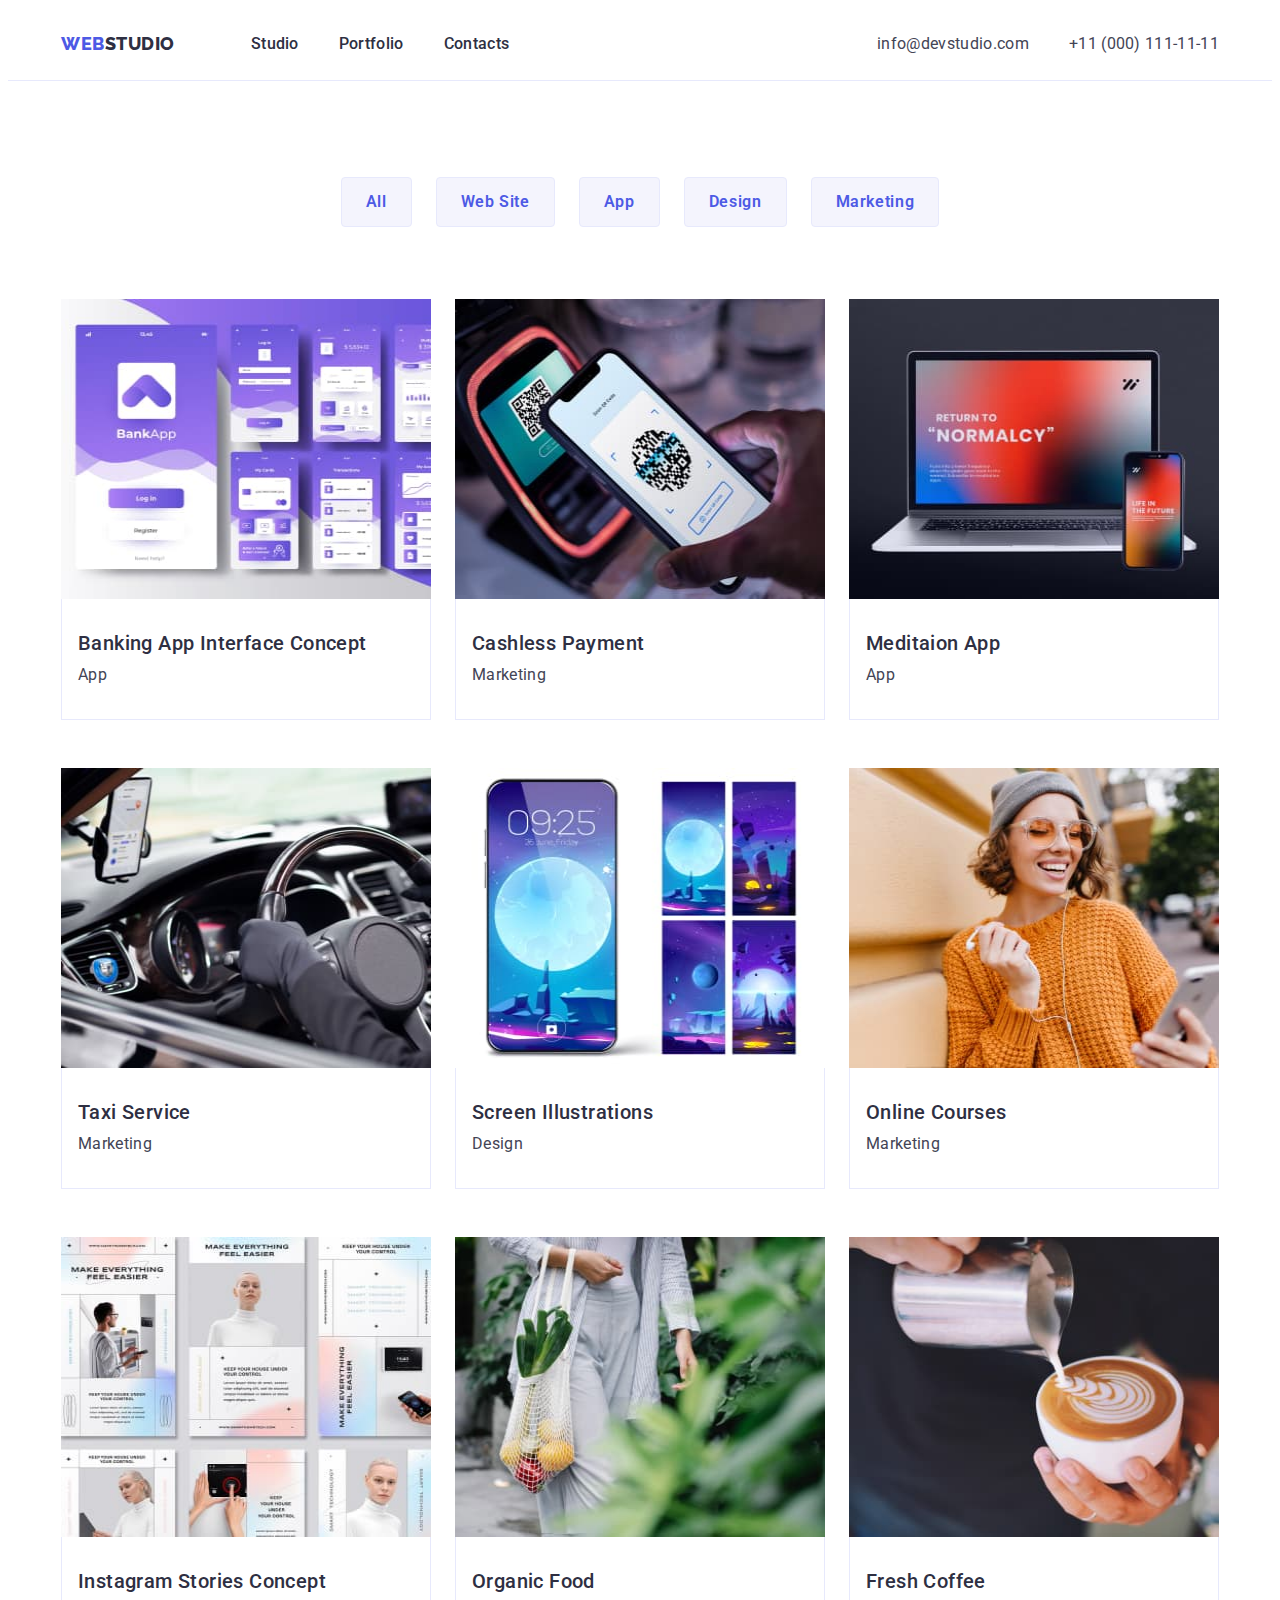
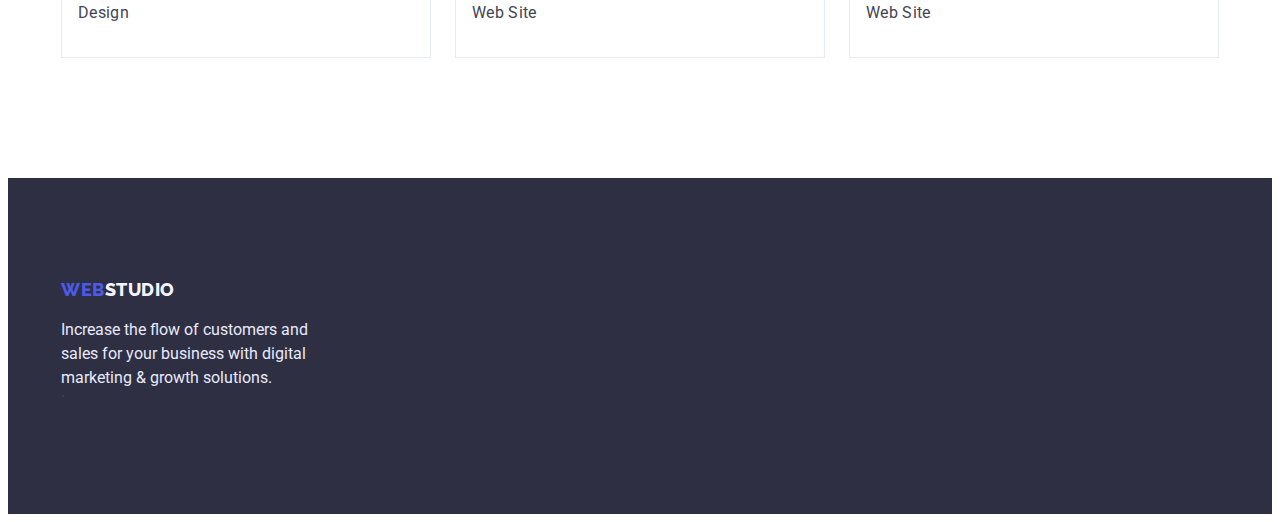
==== commit c9b55625: "Update portfolio.html" ====
--- a/portfolio.html
+++ b/portfolio.html
@@ -44,8 +44,8 @@
 
     <!-- Main -->
     <main>
-      <section>
-        <div class="container portfolio-container">
+      <section class="portfolio-section">
+        <div class="container">
           <h1 class="portfolio-title">Works WebStudio</h1>
 
           <!-- list 1 -->
@@ -211,8 +211,8 @@
     </main>
 
     <!-- Footer -->
-    <footer class="footer-container">
-      <div class="container section-footer">
+    <footer class="footer-section">
+      <div class="container">
           <a href="./index.html" class="logo link">Web <span class="logo-footer">Studio</span></a>
           <p class="text-footer">
             Increase the flow of customers and sales for your business with digital marketing &
--- a/css/styles.css
+++ b/css/styles.css
@@ -2,7 +2,10 @@
   --title-color: #2e2f42;
   --primary-text-color: #434455;
   --acent-color: #4d5ae5;
+  --button-acent: #404bbf;
   --white: #ffffff;
+  --additional-color: #e7e9fc;
+  --additional-secondary-color: #f4f4fd;
 }
 
 body {
@@ -32,9 +35,13 @@
   margin-left: auto;
 }
 
+.border {
+  background: var(--white);
+  border-bottom: 1px solid var(--additional-color);
+}
+
 .flex-container {
   display: flex;
-  border-bottom: 1px solid #e7e9fc;
 }
 
 /* Header */
@@ -58,23 +65,36 @@
   color: var(--title-color);
 }
 
-.logo-footer {
-  color: #f4f4fd;
-  background-color: var(--title-color);
-}
-
-/* Site Nav + Hero*/
-.main-nav {
-  display: flex;
-  align-items: center;
+.main-nav .logo {
   padding-top: 24px;
   padding-bottom: 24px;
 }
 
+.logo-footer {
+  color: var(--additional-secondary-color);
+  background-color: var(--title-color);
+}
+
+/* Site Nav*/
+.main-nav {
+  display: flex;
+  align-items: center;
+}
+
 .nav-list {
   display: flex;
   column-gap: 40px;
   margin-left: 76px;
+}
+
+.nav-title {
+  padding-top: 24px;
+  padding-bottom: 24px;
+
+  font-family: inherit;
+  font-weight: 500;
+  letter-spacing: 0.02em;
+  color: var(--title-color);
 }
 
 .nav-address {
@@ -82,21 +102,30 @@
   column-gap: 40px;
   margin-left: auto;
   font-style: normal;
+}
+
+.contact,
+.text-portfolio {
+  font-family: inherit;
+  font-weight: 400;
+  letter-spacing: 0.02em;
+
+  color: var(--primary-text-color);
+}
+
+.contact {
   padding-top: 24px;
   padding-bottom: 24px;
 }
 
 /* Hero */
-
-.hero-container {
+.hero-section {
   background-color: var(--title-color);
-}
-
-.hero-section {
   padding-top: 188px;
   padding-bottom: 188px;
   text-align: center;
 }
+
 
 .title {
   margin-top: 0;
@@ -105,13 +134,12 @@
   margin-right: auto;
   max-width: 496px;
 
-  font-family: inherit;
-  font-weight: 600;
-  font-size: 16px;
-  line-height: 1.5;
-  letter-spacing: 0.02em;
-
-  color: var(--title-color);
+  font-weight: 700;
+  font-size: 56px;
+  line-height: 1.07;
+  letter-spacing: 0.02em;
+
+  color: var(--white);
 }
 
 .primary-acent:hover,
@@ -147,20 +175,7 @@
 
 .button:focus,
 .button:hover {
-  background-color: var(--primary-text-color);
-}
-
-.contact,
-.text-portfolio {
-  margin: 0;
-
-  font-family: inherit;
-  font-weight: 400;
-  font-size: 16px;
-  line-height: 1.5;
-  letter-spacing: 0.02em;
-
-  color: var(--primary-text-color);
+  background-color: var(--button-acent);
 }
 
 /* Advantages */
@@ -204,7 +219,7 @@
 
 /* Services and Team*/
 .services-section,
-.section-team {
+.team-section {
   padding-top: 120px;
   padding-bottom: 120px;
 }
@@ -214,7 +229,7 @@
   margin-top: 0;
   margin-bottom: 72px;
 
-  font-weight: 600;
+  font-weight: 700;
   font-size: 36px;
   line-height: 1.11;
 
@@ -234,6 +249,7 @@
 
 .services-item {
   width: calc((100%-48px) / 3);
+  border: 1px solid var(--additional-color);  
 }
 
 .img {
@@ -241,8 +257,8 @@
   width: 100%;
 }
 
-.team-container {
-  background-color: #f4f4fd;
+.team-section {
+  background-color: var(--additional-secondary-color);
 }
 
 .team-card {
@@ -250,21 +266,24 @@
   padding-bottom: 32px;
 }
 
+.team-item {
+  background: #FFFFFF;
+  box-shadow: 0px 1px 6px rgba(46, 47, 66, 0.08), 0px 1px 1px rgba(46, 47, 66, 0.16), 0px 2px 1px rgba(46, 47, 66, 0.08);
+  border-radius: 0px 0px 4px 4px;
+}
+
 /* Footer */
-.footer-container {
+.footer-section {
   background-color: var(--title-color);
-}
-
-.section-footer {
   padding-top: 100px;
   padding-bottom: 100px;
 }
 
 .text-footer {
-  color: #e7e9fc;
-}
-
-.section-footer .logo {
+  color: var(--additional-color);
+}
+
+.container > .logo {
   margin-bottom: 16px;
 }
 
@@ -274,24 +293,22 @@
 }
 
 /* Portfolio */
-.portfolio-container {
+.portfolio-section {
   padding-top: 96px;
   padding-bottom: 120px;
 }
 
-.portfolio-filter {
-  margin-bottom: 72px;
-}
-
 .filter-list {
   display: flex;
   column-gap: 24px;
   justify-content: center;
+  margin-bottom: 72px;
 }
 
 .button-portfolio {
   padding: 12px 24px;
-  border-style: none;
+  border: 1px solid var(--additional-color);
+border-radius: 4px;
 
   cursor: pointer;
   font-family: inherit;
@@ -300,13 +317,14 @@
   line-height: 1.5;
   letter-spacing: 0.04em;
   color: var(--acent-color);
-  background-color: #e7e9fc;
+  background-color: var(--additional-secondary-color);
 }
 
 .acent-portfolio:hover,
 .acent-portfolio:focus {
   color: var(--white);
-  background-color: #404bbf;
+  background-color: var(--button-acent);
+  border: 1px solid transparent;
 }
 
 /* List 2 */
@@ -331,6 +349,10 @@
   padding-left: 16px;
 
   background: var(--white);
-  border: 1px solid #e7e9fc;
+  border: 1px solid var(--additional-color);
   border-top: none;
 }
+
+.text-portfolio {
+  margin: 0;
+}
